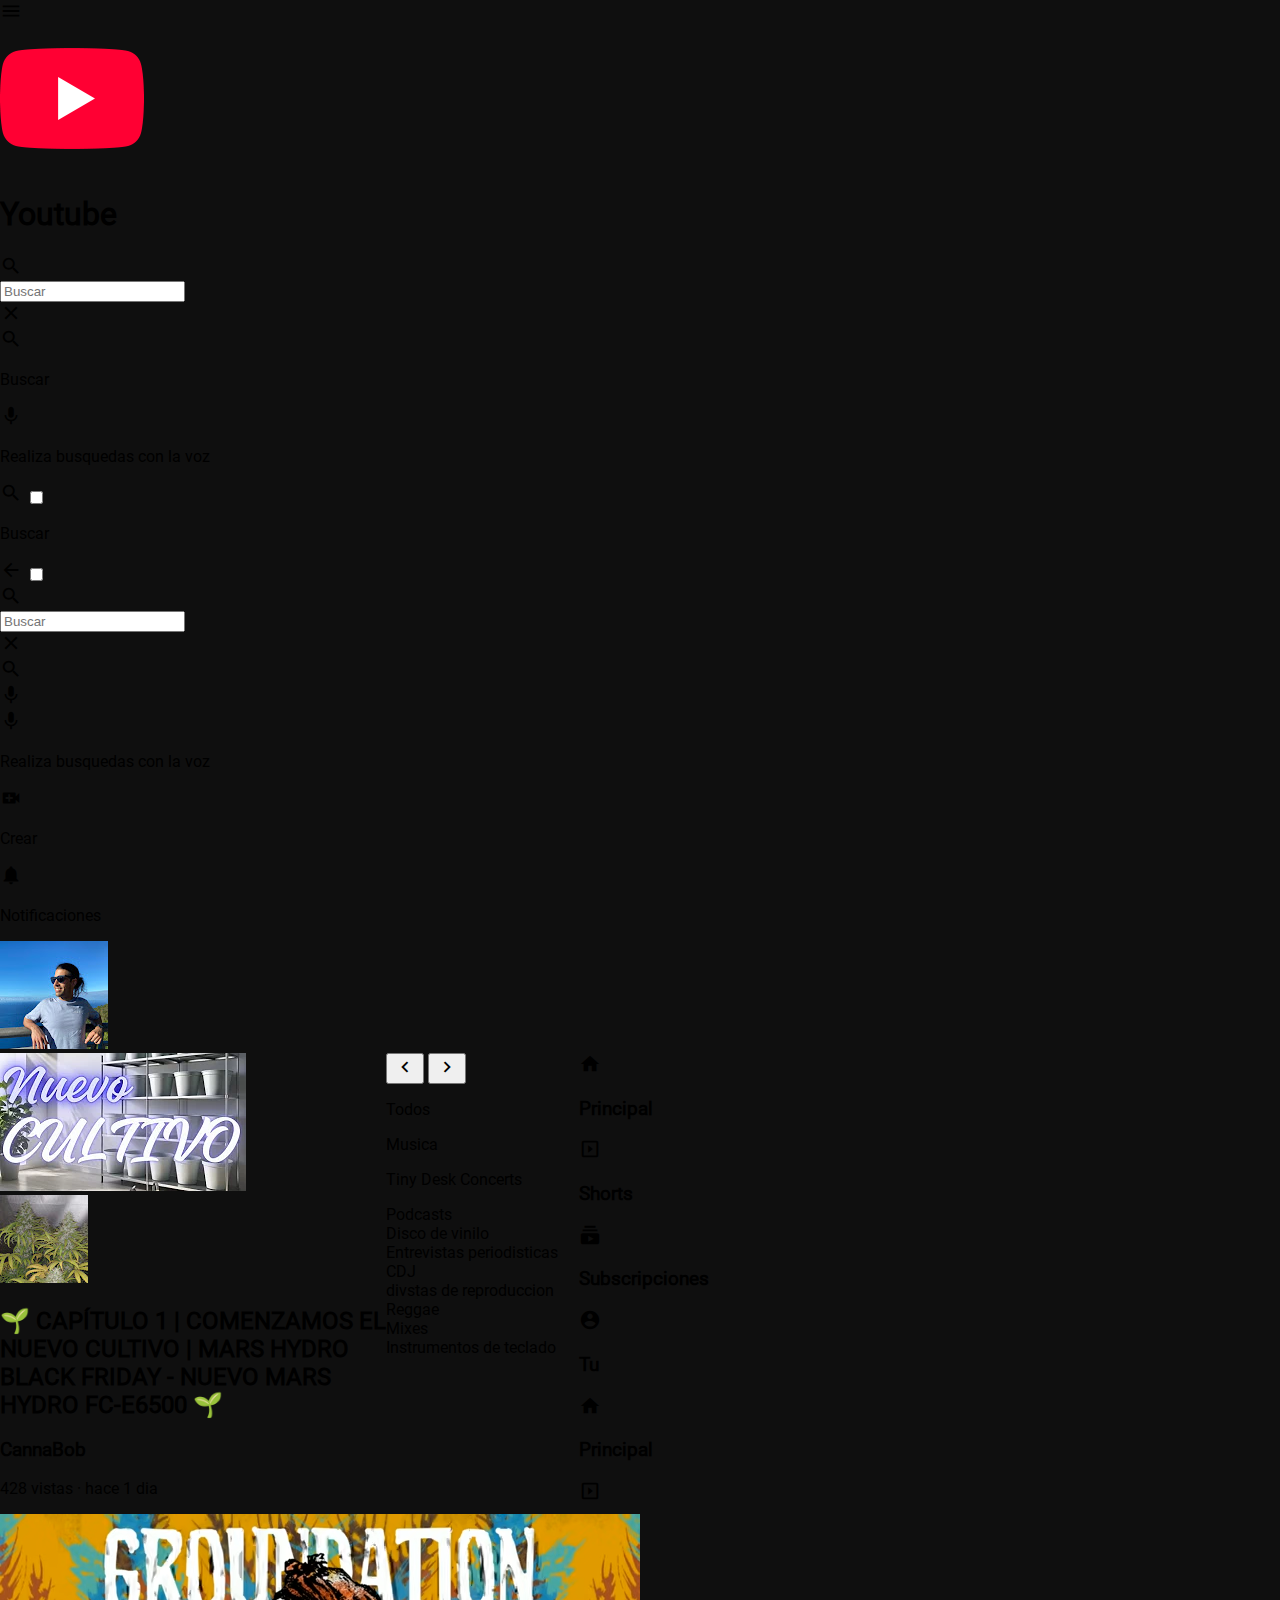
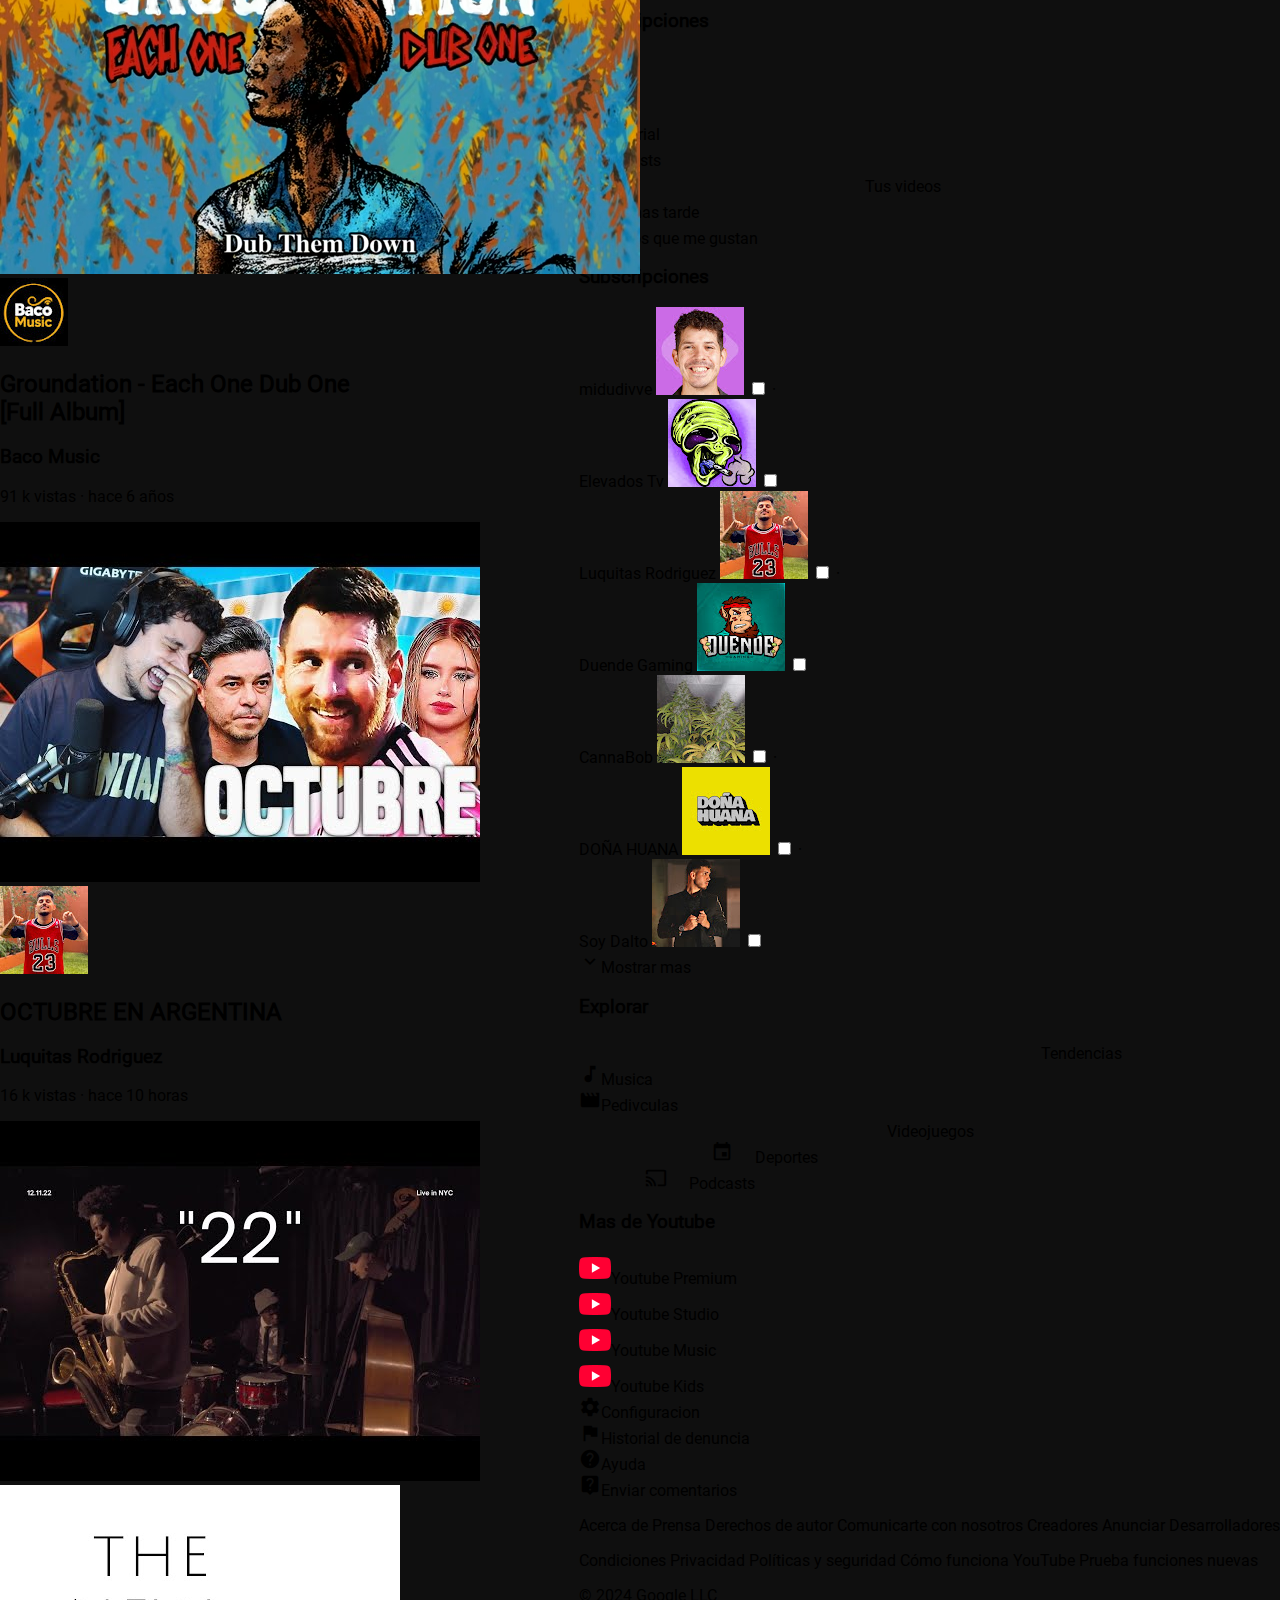
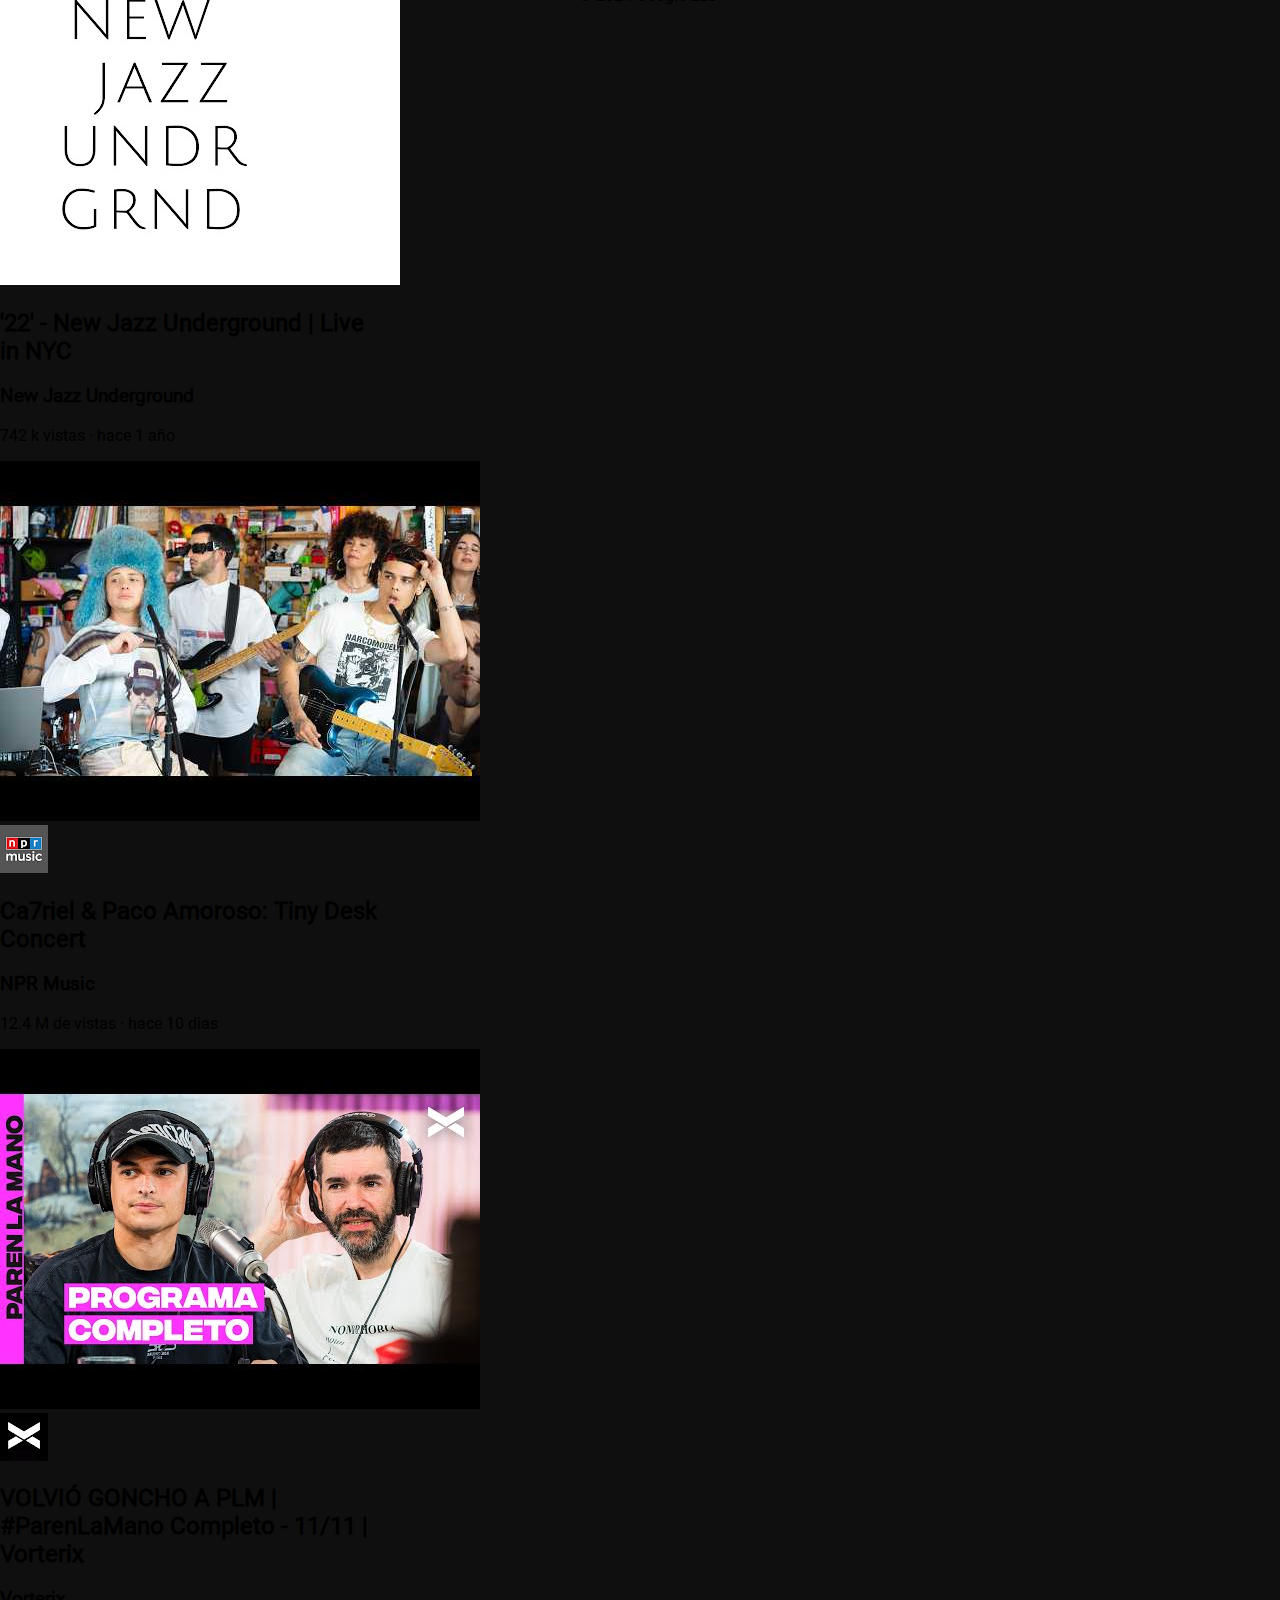
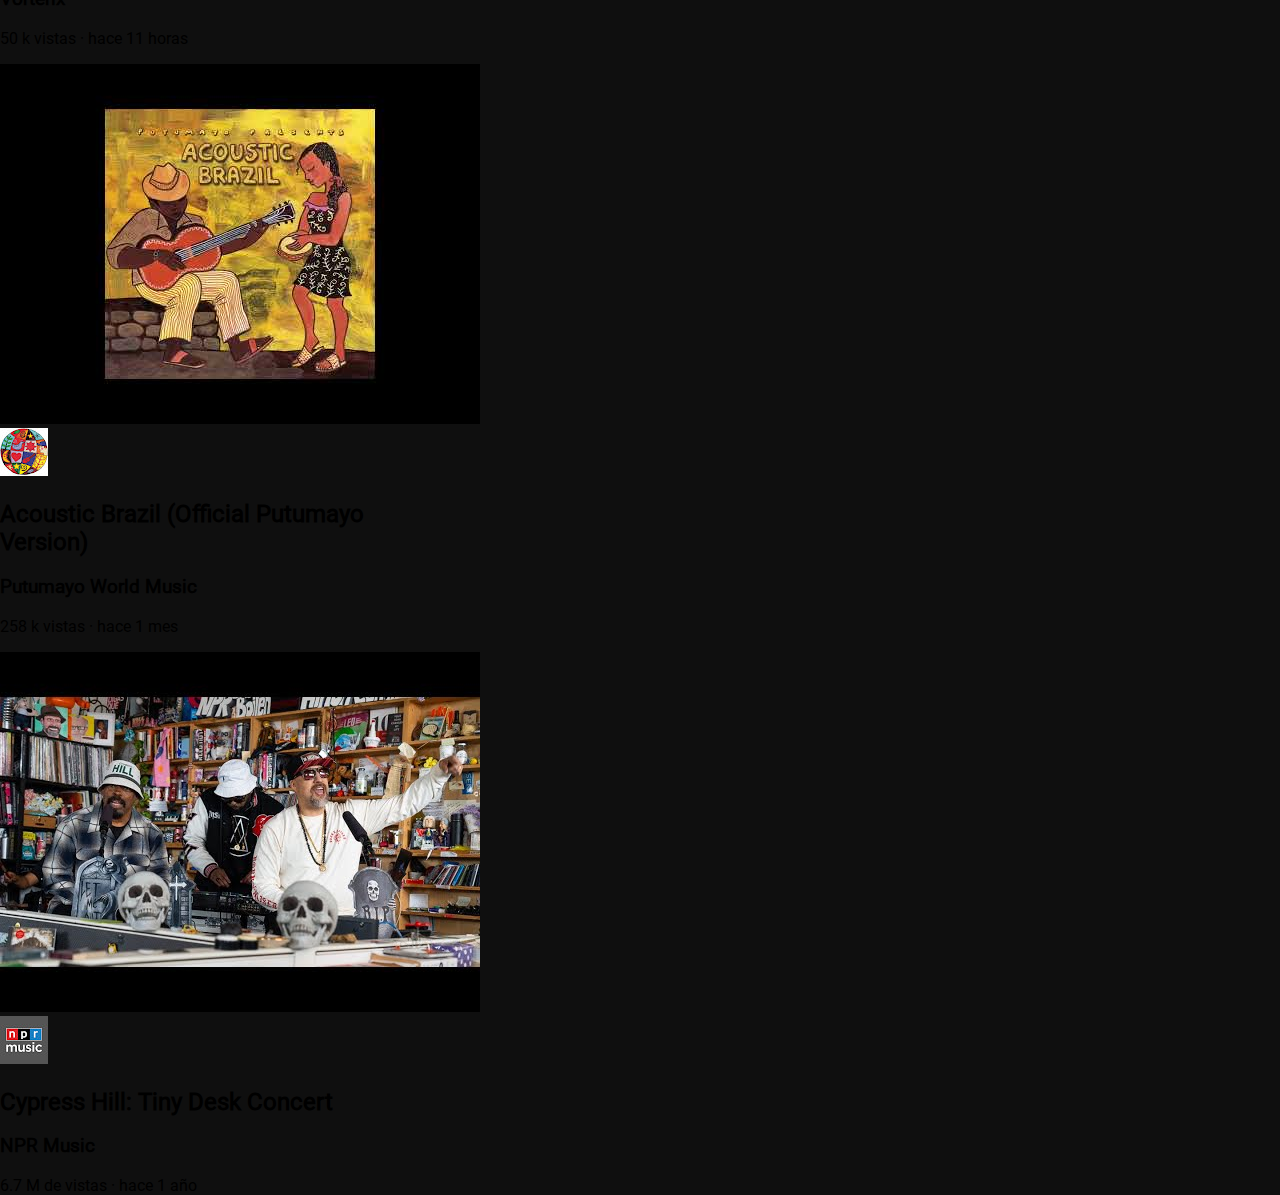
==== index-2.html @ 6cd402db "Inicio de repositorio - Finalizado sin cambios" ====
<!DOCTYPE html>
<html lang="en">
<head>
    <meta charset="UTF-8">
    <meta name="viewport" content="width=device-width, initial-scale=1.0">
    <link rel="stylesheet" href="styles-2.css">
    <link href="https://fonts.googleapis.com/icon?family=Material+Icons" rel="stylesheet">
    <link rel="icon" type="image/png" href="img/10203.png">
    <title>video</title>
</head>
<body>
    <header>
        <div class="header__container">
            <div class="header__youtube-container" >
                <div class="header-menu-div"><label class="material-icons" for="nav-menu">menu</label></div>
                <img class="youtube-logo" src="img/10133.png" alt="Youtube logo" title="Pagina principal de Youtube">
                <h1 title="Pagina principal de Youtube">Youtube</h1>
            </div>
            <div class="header__search-container">
                <div class="header__search-container-two">
                    <div class="header__search-container-first">
                        <span class="material-icons search-hidden">search</span>
                    </div>
                    <input type="text" placeholder="Buscar" class="search-input">
                    <div class="search-x-hidden"><span class="material-icons">close</span></div>
                    <div class="header__search-container-search">                        
                        <span class="material-icons search-two">search</span>
                        <div><p>Buscar</p></div>
                    </div>
                </div>
                <div class="mic-container">
                    <span class="material-icons mic">mic</span>
                    <div><p>Realiza busquedas con la voz</p></div>
                </div>
            </div>
            <div class="header__notifications-container">
                <div class="checkbox-notifications-container search-div-hover">
                    <label class="material-icons search-hidden-two" for="checkbox-notifications">search</label>
                    <input type="checkbox" class="checkbox-notifications" id="checkbox-notifications">
                    <div class="search-div-hover-x"><p>Buscar</p></div>
                    <div class="header__search-container-two">
                        <div>
                            <label class="material-icons" for="arrow_back">arrow_back</label>
                            <input type="checkbox" class="arrow_back" id="arrow_back">
                        </div>
                        <div class="header__search-container-first">
                            <span class="material-icons search-hidden">search</span>
                        </div>
                        <input type="text" placeholder="Buscar" class="search-input">
                        <div class="search-x-hidden"><span class="material-icons">close</span></div>
                        <div class="header__search-container-search">                        
                            <span class="material-icons search-two">search</span>
                        </div>
                        <div><span class="material-icons mic-hidden">mic</span></div>
                    </div>
                </div>
                <div class="header-div-hover">
                    <span class="material-icons mic-hidden">mic</span>
                    <div><p>Realiza busquedas con la voz</p></div>
                </div>
                <div class="video-call-crear">
                    <span class="material-icons">video_call</span>
                    <div><p>Crear</p></div>
                </div>
                <div class="notifications-hover">
                    <span class="material-icons">notifications</span>
                    <div><p>Notificaciones</p></div>
                </div>
                <img src="img/10007.jpeg" alt="Image perfil">
            </div>
        </div>
    </header>
    <sidebar>
        <section class="sidebar">
            <div class="sidebar__container-visible">
                <div title="Principal"><span class="material-icons">home</span><h3>Principal</h3></div>
                <div title="Shorts"><span class="material-icons">slideshow</span><h3>Shorts</label></div>
                <div title="Subscripciones"><span class="material-icons">subscriptions</span><h3>Subscripciones</h3></div>
                <div title="Tu"><span class="material-icons">account_circle</span><h3>Tu</h3></div>
            </div>
            <div class="sidebar__container-hidden">
                <section class="sidebar__container-hidden-principal">
                    <div title="Principal"><span class="material-icons without-color">home</span><h3>Principal</h3></div>
                    <div title="Shorts"><span class="material-icons">slideshow</span><h3>Shorts</label></div>
                    <div title="Subscripciones"><span class="material-icons without-color">subscriptions</span><h3>Subscripciones</h3></div>
                </section>
                <section class="sidebar__container-hidden-you">
                    <div title="Tu"><h3>Tu</h3><span class="material-icons without-padding">chevron_right</span></div>
                    <div title="Historial"><span class="material-icons">history</span><label>Historial</label></div>
                    <div title="Playdivsts"><span class="material-icons">playlist_play</span><label>Playlists</label></div>
                    <div title="Tus videos"><span class="material-icons without-color">smart_display</span><label>Tus videos</label></div>
                    <div title="Ver mas tarde"><span class="material-icons">schedule</span><label>Ver mas tarde</label></div>
                    <div title="Videos que me gustan"><span class="material-icons without-color">thumb_up</span><label>Videos que me gustan</label></div>
                </section>
                <section class="sidebar__container-hidden-subscriptions">
                    <div class="without-hover"><h3>Subscripciones</h3></div>
                    <div title="midudivve">
                        <label for="midudivve">midudivve </label>
                        <img src="img/10008.jpeg" alt="midudivve" title="midudivve">
                        <input type="checkbox" id="midudivve">
                        <span class="new-video">·</span>
                    </div>
                    <div title="Elevados Tv">
                        <label for="elevados">Elevados Tv</label>
                        <img src="img/10009.jpeg" alt="elevados" title="Elevados Tv">
                        <input type="checkbox" id="elevados">
                    </div>
                    <div title="Luquitas Rodriquez">
                        <label for="luquitasrodriquez">Luquitas Rodriguez</label>
                        <img src="img/10010.jpeg" alt="luquitasrodriquez" title="Luquitas Rodriquez">
                        <input type="checkbox" id="luquitasrodriquez">
                        <span class="new-video">·</span>
                    </div>
                    <div title="Duende Gaming">
                        <label for="duende">Duende Gaming</label>
                        <img src="img/10013.jpeg" alt="Duende Gaming" title="Duende Gaming">
                        <input type="checkbox" id="duende">
                    </div>
                    <div title="CannaBob">
                        <label for="cannabob">CannaBob</label>
                        <img src="img/10012.jpeg" alt="cannabob" title="CannaBob">
                        <input type="checkbox" id="cannabob">
                        <span class="new-video">·</span>
                    </div>
                    <div title="DOÑA HUANA">
                            <label for="donahuana">DOÑA HUANA</label>
                            <img src="img/10011.jpeg" alt="DOÑA HUANA" title="DOÑA HUANA">
                            <input type="checkbox" id="donahuana">
                            <span class="new-video">·</span>
                    </div>
                    <div title="Soy Dalto">
                        <label for="soydalto">Soy Dalto</label>
                        <img src="img/10014.jpeg" alt="Soy Dalto" title="Soy Dalto">
                        <input type="checkbox" id="soydalto">
                    </div>
                    <div class="see-more-sidebar-hidden" title="Mostrar mas"><span class="material-icons">keyboard_arrow_down
                    </span><label>Mostrar mas</label></div>
                </section>
                <section class="sidebar__container-hidden-explore">
                    <div class="without-hover"><h3>Explorar</h3></div>
                    <div title="Tendencias"><span class="material-icons without-color">local_fire_department</span><label>Tendencias</label></div>
                    <div title="Musica"><span class="material-icons without-color">music_note</span><label>Musica</label></div>
                    <div title="Pedivculas"><span class="material-icons without-color">movie</span><label>Pedivculas</label></div>
                    <div title="Videojuegos"><span class="material-icons without-color">sports_esports</span><label>Videojuegos</label></div>
                    <div title="Deportes"><span class="material-icons without-color">emoji_events</span><label>Deportes</label></div>
                    <div title="Podcasts"><span class="material-icons">podcasts</span><label>Podcasts</label></div>
                </section>
                <section class="sidebar__container-hidden-youtube-more">
                    <div class="without-hover"><h3>Mas de Youtube</h3></div>
                    <div title="Youtube Premium"><img src="/img/10203.png" alt="Youtube Premium"><label>Youtube Premium</label></div>
                    <div title="Youtube Studio"><img src="/img/10203.png" alt="Youtube Studio"><label>Youtube Studio</label></div>
                    <div title="Youtube Music"><img src="/img/10203.png" alt="Youtube Music"><label>Youtube Music</label></div>
                    <div title="Youtube Kids"><img src="/img/10203.png" alt="Youtube Kids"><label>Youtube Kids</label></div>
                </section>
                <section class="sidebar__container-hidden-settings">
                    <div title="Configuracion"><span class="material-icons without-color">settings</span><label>Configuracion</label></div>
                    <div title="Historial de denuncia"><span class="material-icons without-color">flag</span><label>Historial de denuncia</label></div>
                    <div title="Ayuda"><span class="material-icons without-color">help</span><label>Ayuda</label></div>
                    <div title="Enviar comentarios"><span class="material-icons without-color">live_help</span><label>Enviar comentarios</label></div>
                </section>
                <section class="info-sidebar-hidden">
                    <p>Acerca de Prensa Derechos de autor Comunicarte con nosotros Creadores Anunciar Desarrolladores</p>
                    <p>Condiciones Privacidad Políticas y seguridad
                    Cómo funciona YouTube Prueba funciones nuevas</p>
                    <p class="copyright">© 2024 Google LLC</p>
                </section>
            </div>
        </section>
    </sidebar>
    <section>
        <nav>
            <div class="nav__container">
                <button class="prev-btn"><span class="material-icons">chevron_left</span></button>
                <button class="next-btn"><span class="material-icons">chevron_right</span></button>
                <div class="nav__container-s">            
                    <div class="nav__container-cont"><p>Todos</p></div>
                    <div class="nav__container-cont"><p>Musica</p></div>
                    <div class="nav__container-cont"><p>Tiny Desk Concerts</p></div>
                    <div class="nav__container-cont">Podcasts</div>
                    <div class="nav__container-cont">Disco de vinilo</div>
                    <div class="nav__container-cont">Entrevistas periodisticas</div>
                    <div class="nav__container-cont">CDJ</div>
                    <div class="nav__container-cont">divstas de reproduccion</div>
                    <div class="nav__container-cont">Reggae</div>
                    <div class="nav__container-cont">Mixes</div>
                    <div class="nav__container-cont">Instrumentos de teclado</div>
                    
                </div>
            </div>
        </nav>
    </section>
    <main>
        <section class="principal">
            <div class="principal__container-video">
                <img class="video" src="img/hqdefault.webp">
                <div class="principal__container-video__info">
                    <img class="logo" src="img/10012.jpeg" alt="Logo">
                    <h2 title="🌱 CAPÍTULO 1 | COMENZAMOS EL NUEVO CULTIVO | MARS HYDRO BLACK FRIDAY - NUEVO MARS HYDRO FC-E6500 🌱">🌱 CAPÍTULO 1 | COMENZAMOS EL NUEVO CULTIVO | MARS HYDRO BLACK FRIDAY - NUEVO MARS HYDRO FC-E6500 🌱</h2>
                    <a><h3>CannaBob</h3></a>
                    <p>428 vistas · hace 1 dia</p>
                </div>
            </div>
            <div class="principal__container-video">
                <img class="video" src="img/videoframe_1570.png">
                <div class="principal__container-video__info">
                    <img class="logo" src="img/channels4_profile.jpg" alt="Logo">
                    <h2 title="Groundation - Each One Dub One [Full Album]">Groundation - Each One Dub One [Full Album]</h2>
                    <a><h3>Baco Music</h3></a>
                    <p>91 k vistas · hace 6 años</p>
                </div>
            </div>
            <div class="principal__container-video">
                <img class="video" src="img/10002.jpg">
                <div class="principal__container-video__info">
                    <img class="logo" src="img/10010.jpeg" alt="Logo">
                    <h2 title="OCTUBRE EN ARGENTINA">OCTUBRE EN ARGENTINA</h2>
                    <a><h3>Luquitas Rodriguez</h3></a>
                    <p>16 k vistas · hace 10 horas</p>
                </div>
            </div>
            <div class="principal__container-video">
                <img class="video" src="img/26d2663b-4fe5-4b3f-8d0f-41159c8cac72.jfif">
                <div class="principal__container-video__info">
                    <img class="logo" src="img/the new jazz.jfif" alt="Logo">
                    <h2 title="'22' - New Jazz Underground | Live in NYC">'22' - New Jazz Underground | Live in NYC</h2>
                    <a><h3>New Jazz Underground</h3></a>
                    <p>742 k vistas · hace 1 año</p>
                </div>
            </div>
            <div class="principal__container-video">
                <img class="video" src="img/paco y cato.jfif">
                <div class="principal__container-video__info">
                    <img class="logo" src="img/NPR music.jpg" alt="Logo">
                    <h2 title="Ca7riel & Paco Amoroso: Tiny Desk Concert">Ca7riel & Paco Amoroso: Tiny Desk Concert</h2>
                    <a><h3>NPR Music</h3></a>
                    <p>12.4 M de vistas · hace 10 dias</p>
                </div>
            </div>
            <div class="principal__container-video">
                <img class="video" src="img/plm.jfif">
                <div class="principal__container-video__info">
                    <img class="logo" src="img/vorteri.jpg" alt="Logo">
                    <h2 title="VOLVIÓ GONCHO A PLM | #ParenLaMano Completo - 11/11 | Vorterix">VOLVIÓ GONCHO A PLM | <span class="hashtag">#ParenLaMano</span> Completo - 11/11 | Vorterix</h2>
                    <a><h3>Vorterix</h3></a>
                    <p>50 k vistas · hace 11 horas</p>
                </div>
            </div>
            <div class="principal__container-video">
                <img class="video" src="img/acoustic.jfif">
                <div class="principal__container-video__info">
                    <img class="logo" src="img/putumuyao.jpg" alt="Logo">
                    <h2 title="Acoustic Brazil (Official Putumayo Version)">Acoustic Brazil (Official Putumayo Version)</h2>
                    <a><h3>Putumayo World Music</h3></a>
                    <p>258 k vistas · hace 1 mes</p>
                </div>
            </div>
            <div class="principal__container-video">
                <img class="video" src="img/cypres.jfif">
                <div class="principal__container-video__info">
                    <img class="logo" src="img/NPR music.jpg" alt="Logo">
                    <h2 title="Cypress Hill: Tiny Desk Concert">Cypress Hill: Tiny Desk Concert</h2>
                    <a><h3>NPR Music</h3></a>
                    <p>6.7 M de vistas · hace 1 año</p>
                </div>
            </div>
        </section>
    </main>
</body>
---- styles-2.css ----
@font-face {
    font-family: 'Montserrat';
    src: url(Montserrat/Montserrat-VariableFont_wght.ttf);
}
@font-face {
    font-family: 'Roboto';
    src: url(Roboto/Roboto-Regular.ttf);
}
*{
    box-sizing: border-box;
}
body {
    font-family: Roboto, 'Montserrat';
    margin: 0;
    padding: 0;
    --bg-color: #0F0F0F;
    --header-font-gray: #272727;
    --header-font-white: #fffefe;
    --header-font-white-opacity: #272727;
    --header-font-white-opacity-2: #86868666;
    --header-font-white-opacity-3: #868686ee;
    --header-select-search: #2af;
    --sidebar-lineas-hidden: #3f3f3f;
    --sidebar-scroll-hidden: #8d7878;
    height: 110dvh;
    position: relative;
    background-color: var(--bg-color);
    display: grid;
    grid-template-columns: repeat(3, 1fr);
    grid-template-rows: repeat(4, 1fr);
}
.material-icons {
    font-size: 1.4rem !important;
}
.nav__menu {
    height: 2rem;
    width: 2rem;
    background-color: white;
    position: absolute;
    top: 2rem;
    left: 2rem;
    visibility: hidden;
}
header {
    grid-area: 1 / 1 / 2 / 6;
    width: 100%;
}
section {
    grid-area: 2 / 3 / 5 / 4;
}
main {
    grid-area: 2 / 1 / 5 / 3;
}
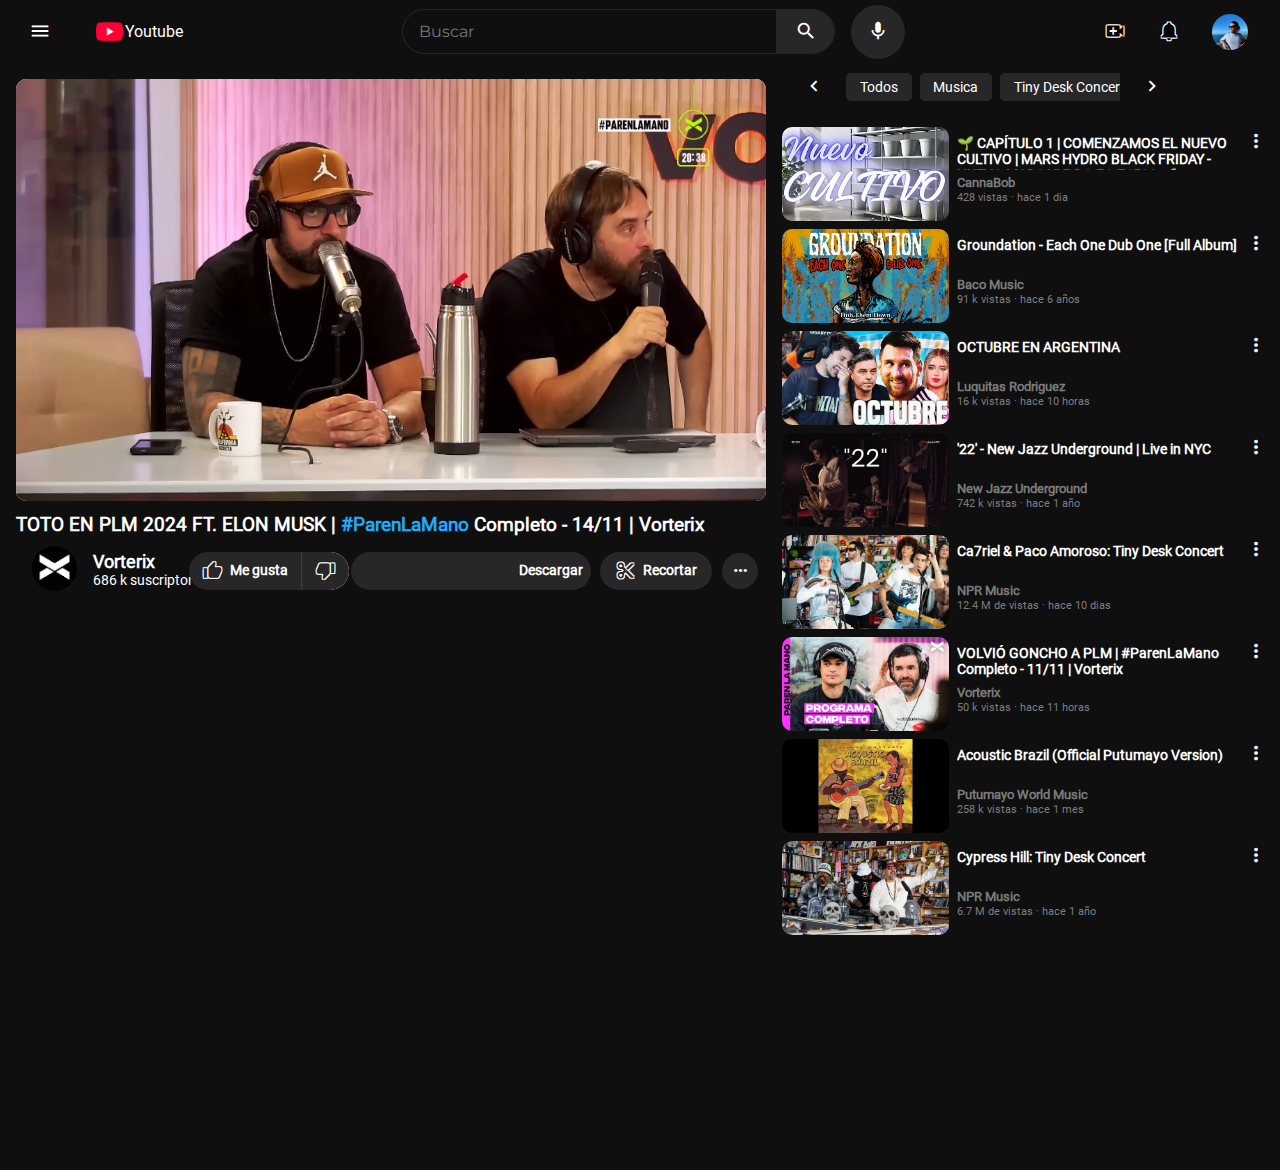
==== commit 8aa9192d: "Cambios de pequenas cosas en index.html y hacer index-2.html con su respectivo style" ====
--- a/index-2.html
+++ b/index-2.html
@@ -6,9 +6,10 @@
     <link rel="stylesheet" href="styles-2.css">
     <link href="https://fonts.googleapis.com/icon?family=Material+Icons" rel="stylesheet">
     <link rel="icon" type="image/png" href="img/10203.png">
-    <title>video</title>
+    <title>TOTO EN PLM 2024 FT. ELON MUSK | #ParenLaMano Completo - 14/11 | Vorterix</title>
 </head>
 <body>
+    <div class="nav__menu"><input class="nav-menu" id="nav-menu" type="checkbox"></div>
     <header>
         <div class="header__container">
             <div class="header__youtube-container" >
@@ -167,7 +168,7 @@
             </div>
         </section>
     </sidebar>
-    <section>
+    <aside>
         <nav>
             <div class="nav__container">
                 <button class="prev-btn"><span class="material-icons">chevron_left</span></button>
@@ -188,81 +189,169 @@
                 </div>
             </div>
         </nav>
-    </section>
+        <section>
+            <section class="principal">
+                <div class="principal__container-video">
+                    <img class="video" src="img/hqdefault.webp">
+                    <div class="principal__container-video__info">
+                        <img class="logo" src="img/10012.jpeg" alt="Logo">
+                        <h2 title="🌱 CAPÍTULO 1 | COMENZAMOS EL NUEVO CULTIVO | MARS HYDRO BLACK FRIDAY - NUEVO MARS HYDRO FC-E6500 🌱">🌱 CAPÍTULO 1 | COMENZAMOS EL NUEVO CULTIVO | MARS HYDRO BLACK FRIDAY - NUEVO MARS HYDRO FC-E6500 🌱</h2>
+                        <a><h3>CannaBob</h3></a>
+                        <p>428 vistas · hace 1 dia</p>
+                    </div>
+                    <div class="principal__container-video__more-info">
+                        <input class="checkbox-more-info" id="checkbox-more-info" type="checkbox"></input>
+                        <label for="checkbox-more-info"><span class="material-icons">more_vert</span></label>
+                    </div>
+                </div>                
+                <div class="more-info-hidden__container">
+                    <div class="more-info-hidden__element"><span class="material-icons">playlist_play</span><label>Agregar a la fila</label></div>
+                    <div class="more-info-hidden__element"><span class="material-icons">schedule</span><label>Guardar en Ver mas Tarde</label></div>
+                    <div class="more-info-hidden__element"><span class="material-icons">bookmark</span><label>Guardar en una playlist</label></div>
+                    <div class="more-info-hidden__element"><span class="material-icons">download</span><label>Descargar</label></div>
+                    <div class="more-info-hidden__element"><span class="material-icons">share</span><label>Compartir</label></div>
+                    <div class="more-info-hidden__linea"></div>
+                    <div class="more-info-hidden__element"><span class="material-icons">block</span><label>No me interesa</label></div>
+                    <div class="more-info-hidden__element"><span class="material-icons">do_not_disturb_on</span><label>No recomendar el canal</label></div>
+                    <div class="more-info-hidden__element"><span class="material-icons">flag</span><label>Denunciar</label></div>
+                </div>
+                <div class="principal__container-video">
+                    <img class="video" src="img/videoframe_1570.png">
+                    <div class="principal__container-video__info">
+                        <img class="logo" src="img/channels4_profile.jpg" alt="Logo">
+                        <h2 title="Groundation - Each One Dub One [Full Album]">Groundation - Each One Dub One [Full Album]</h2>
+                        <a><h3>Baco Music</h3></a>
+                        <p>91 k vistas · hace 6 años</p>
+                    </div>
+                    <div class="principal__container-video__more-info">
+                        <label for="checkbox-more-info"><span class="material-icons">more_vert</span></label>
+                    </div>
+                </div>
+                <div class="principal__container-video">
+                    <img class="video" src="img/10002.jpg">
+                    <div class="principal__container-video__info">
+                        <img class="logo" src="img/10010.jpeg" alt="Logo">
+                        <h2 title="OCTUBRE EN ARGENTINA">OCTUBRE EN ARGENTINA</h2>
+                        <a><h3>Luquitas Rodriguez</h3></a>
+                        <p>16 k vistas · hace 10 horas</p>
+                    </div>
+                    <div class="principal__container-video__more-info">
+                        <input class="checkbox-more-info" id="checkbox-more-info" type="checkbox"></input>
+                        <label for="checkbox-more-info"><span class="material-icons">more_vert</span></label>
+                    </div>
+                </div>
+                <div class="principal__container-video">
+                    <img class="video" src="img/26d2663b-4fe5-4b3f-8d0f-41159c8cac72.jfif">
+                    <div class="principal__container-video__info">
+                        <img class="logo" src="img/the new jazz.jfif" alt="Logo">
+                        <h2 title="'22' - New Jazz Underground | Live in NYC">'22' - New Jazz Underground | Live in NYC</h2>
+                        <a><h3>New Jazz Underground</h3></a>
+                        <p>742 k vistas · hace 1 año</p>
+                    </div>
+                    <div class="principal__container-video__more-info">
+                        <input class="checkbox-more-info" id="checkbox-more-info" type="checkbox"></input>
+                        <label for="checkbox-more-info"><span class="material-icons">more_vert</span></label>
+                    </div>
+                </div>
+                <div class="principal__container-video">
+                    <img class="video" src="img/paco y cato.jfif">
+                    <div class="principal__container-video__info">
+                        <img class="logo" src="img/NPR music.jpg" alt="Logo">
+                        <h2 title="Ca7riel & Paco Amoroso: Tiny Desk Concert">Ca7riel & Paco Amoroso: Tiny Desk Concert</h2>
+                        <a><h3>NPR Music</h3></a>
+                        <p>12.4 M de vistas · hace 10 dias</p>
+                    </div>
+                    <div class="principal__container-video__more-info">
+                        <input class="checkbox-more-info" id="checkbox-more-info" type="checkbox"></input>
+                        <label for="checkbox-more-info"><span class="material-icons">more_vert</span></label>
+                    </div>
+                </div>
+                <div class="principal__container-video">
+                    <img class="video" src="img/plm.jfif">
+                    <div class="principal__container-video__info">
+                        <img class="logo" src="img/vorteri.jpg" alt="Logo">
+                        <h2 title="VOLVIÓ GONCHO A PLM | #ParenLaMano Completo - 11/11 | Vorterix">VOLVIÓ GONCHO A PLM | <span class="hashtag">#ParenLaMano</span> Completo - 11/11 | Vorterix</h2>
+                        <a><h3>Vorterix</h3></a>
+                        <p>50 k vistas · hace 11 horas</p>
+                    </div>
+                    <div class="principal__container-video__more-info">
+                        <input class="checkbox-more-info" id="checkbox-more-info" type="checkbox"></input>
+                        <label for="checkbox-more-info"><span class="material-icons">more_vert</span></label>
+                    </div>
+                </div>
+                <div class="principal__container-video">
+                    <img class="video" src="img/acoustic.jfif">
+                    <div class="principal__container-video__info">
+                        <img class="logo" src="img/putumuyao.jpg" alt="Logo">
+                        <h2 title="Acoustic Brazil (Official Putumayo Version)">Acoustic Brazil (Official Putumayo Version)</h2>
+                        <a><h3>Putumayo World Music</h3></a>
+                        <p>258 k vistas · hace 1 mes</p>
+                    </div>
+                    <div class="principal__container-video__more-info">
+                        <input class="checkbox-more-info" id="checkbox-more-info" type="checkbox"></input>
+                        <label for="checkbox-more-info"><span class="material-icons">more_vert</span></label>
+                    </div>
+                </div>
+                <div class="principal__container-video">
+                    <img class="video" src="img/cypres.jfif">
+                    <div class="principal__container-video__info">
+                        <img class="logo" src="img/NPR music.jpg" alt="Logo">
+                        <h2 title="Cypress Hill: Tiny Desk Concert">Cypress Hill: Tiny Desk Concert</h2>
+                        <a><h3>NPR Music</h3></a>
+                        <p>6.7 M de vistas · hace 1 año</p>
+                    </div>
+                    <div class="principal__container-video__more-info">
+                        <input class="checkbox-more-info" id="checkbox-more-info" type="checkbox"></input>
+                        <label for="checkbox-more-info"><span class="material-icons">more_vert</span></label>
+                    </div>
+                </div>
+            </section>
+        </section>
+    </aside>
     <main>
-        <section class="principal">
-            <div class="principal__container-video">
-                <img class="video" src="img/hqdefault.webp">
-                <div class="principal__container-video__info">
-                    <img class="logo" src="img/10012.jpeg" alt="Logo">
-                    <h2 title="🌱 CAPÍTULO 1 | COMENZAMOS EL NUEVO CULTIVO | MARS HYDRO BLACK FRIDAY - NUEVO MARS HYDRO FC-E6500 🌱">🌱 CAPÍTULO 1 | COMENZAMOS EL NUEVO CULTIVO | MARS HYDRO BLACK FRIDAY - NUEVO MARS HYDRO FC-E6500 🌱</h2>
-                    <a><h3>CannaBob</h3></a>
-                    <p>428 vistas · hace 1 dia</p>
-                </div>
-            </div>
-            <div class="principal__container-video">
-                <img class="video" src="img/videoframe_1570.png">
-                <div class="principal__container-video__info">
-                    <img class="logo" src="img/channels4_profile.jpg" alt="Logo">
-                    <h2 title="Groundation - Each One Dub One [Full Album]">Groundation - Each One Dub One [Full Album]</h2>
-                    <a><h3>Baco Music</h3></a>
-                    <p>91 k vistas · hace 6 años</p>
-                </div>
-            </div>
-            <div class="principal__container-video">
-                <img class="video" src="img/10002.jpg">
-                <div class="principal__container-video__info">
-                    <img class="logo" src="img/10010.jpeg" alt="Logo">
-                    <h2 title="OCTUBRE EN ARGENTINA">OCTUBRE EN ARGENTINA</h2>
-                    <a><h3>Luquitas Rodriguez</h3></a>
-                    <p>16 k vistas · hace 10 horas</p>
-                </div>
-            </div>
-            <div class="principal__container-video">
-                <img class="video" src="img/26d2663b-4fe5-4b3f-8d0f-41159c8cac72.jfif">
-                <div class="principal__container-video__info">
-                    <img class="logo" src="img/the new jazz.jfif" alt="Logo">
-                    <h2 title="'22' - New Jazz Underground | Live in NYC">'22' - New Jazz Underground | Live in NYC</h2>
-                    <a><h3>New Jazz Underground</h3></a>
-                    <p>742 k vistas · hace 1 año</p>
-                </div>
-            </div>
-            <div class="principal__container-video">
-                <img class="video" src="img/paco y cato.jfif">
-                <div class="principal__container-video__info">
-                    <img class="logo" src="img/NPR music.jpg" alt="Logo">
-                    <h2 title="Ca7riel & Paco Amoroso: Tiny Desk Concert">Ca7riel & Paco Amoroso: Tiny Desk Concert</h2>
-                    <a><h3>NPR Music</h3></a>
-                    <p>12.4 M de vistas · hace 10 dias</p>
-                </div>
-            </div>
-            <div class="principal__container-video">
-                <img class="video" src="img/plm.jfif">
-                <div class="principal__container-video__info">
-                    <img class="logo" src="img/vorteri.jpg" alt="Logo">
-                    <h2 title="VOLVIÓ GONCHO A PLM | #ParenLaMano Completo - 11/11 | Vorterix">VOLVIÓ GONCHO A PLM | <span class="hashtag">#ParenLaMano</span> Completo - 11/11 | Vorterix</h2>
-                    <a><h3>Vorterix</h3></a>
-                    <p>50 k vistas · hace 11 horas</p>
-                </div>
-            </div>
-            <div class="principal__container-video">
-                <img class="video" src="img/acoustic.jfif">
-                <div class="principal__container-video__info">
-                    <img class="logo" src="img/putumuyao.jpg" alt="Logo">
-                    <h2 title="Acoustic Brazil (Official Putumayo Version)">Acoustic Brazil (Official Putumayo Version)</h2>
-                    <a><h3>Putumayo World Music</h3></a>
-                    <p>258 k vistas · hace 1 mes</p>
-                </div>
-            </div>
-            <div class="principal__container-video">
-                <img class="video" src="img/cypres.jfif">
-                <div class="principal__container-video__info">
-                    <img class="logo" src="img/NPR music.jpg" alt="Logo">
-                    <h2 title="Cypress Hill: Tiny Desk Concert">Cypress Hill: Tiny Desk Concert</h2>
-                    <a><h3>NPR Music</h3></a>
-                    <p>6.7 M de vistas · hace 1 año</p>
-                </div>
-            </div>
-        </section>
+        <div>
+            <img class="main__video" src="img/videoframe_5001206.png">
+            <h1>TOTO EN PLM 2024 FT. ELON MUSK | <a href="#">#ParenLaMano</a> Completo - 14/11 | Vorterix</h1>
+            <section class="main__divs-container">
+                <div class="main__container-logo">
+                    <img class="main_logo" src="img/vorteri.jpg">
+                </div>
+                <div class="main__channel-container">
+                    <h2>Vorterix</h2>
+                    <p>686 k suscriptores</p>
+                </div>
+                <div class="main__suscribirse">
+                    <h3>Suscribirse</h3>
+                </div>
+                <div class="main__me-gusta">
+                    <span class="material-icons">thumb_up</span>
+                    <h3>Me gusta</h3>
+                </div>
+                <div class="main__dislike">
+                    <span class="material-icons">thumb_down</span>
+                </div>
+                <div class="main__share">
+                    <span class="material-icons">share</span>
+                    <h3>Compartir</h3>
+                </div>
+                <div class="main__descargar">
+                    <span class="material-icons">download</span>
+                    <h3>Descargar</h3>
+                </div>
+                <div class="main__recortar">
+                    <span class="material-icons">content_cut</span>
+                    <h3>Recortar</h3>
+                </div>
+                <div class="main__checkbox">
+                    <input class="checkbox-main" id="checkbox-main" type="checkbox"></input>
+                    <label class="main__checkbox-label" for="checkbox-main"><span class="material-icons more_horiz">more_horiz</span></label>
+                    <div class="more-info-hidden__container-2">
+                        <div class="more-info-hidden__element"><span class="material-icons">bookmark</span><label>Guardar</label></div>
+                        <div class="more-info-hidden__element"><span class="material-icons">flag</span><label>Denunciar</label></div>
+                    </div>
+                </div>
+            </section>
+        </div>
     </main>
-</body>+</body>
+</html>--- a/styles-2.css
+++ b/styles-2.css
@@ -19,15 +19,17 @@
     --header-font-white-opacity: #272727;
     --header-font-white-opacity-2: #86868666;
     --header-font-white-opacity-3: #868686ee;
+    --header-bg-hidden-hover: rgb(255 255 255 / 20%);
     --header-select-search: #2af;
     --sidebar-lineas-hidden: #3f3f3f;
     --sidebar-scroll-hidden: #8d7878;
-    height: 110dvh;
+    height: 130dvh;
     position: relative;
     background-color: var(--bg-color);
     display: grid;
-    grid-template-columns: repeat(3, 1fr);
-    grid-template-rows: repeat(4, 1fr);
+    grid-template-columns: repeat(2, 1fr) calc(402px + 6rem);
+    grid-template-rows: 7dvh repeat(3, 1fr);
+    
 }
 .material-icons {
     font-size: 1.4rem !important;
@@ -41,13 +43,936 @@
     left: 2rem;
     visibility: hidden;
 }
+
+/* ----- HEADER STARTS -----  */ 
+
 header {
-    grid-area: 1 / 1 / 2 / 6;
-    width: 100%;
-}
-section {
+    position: fixed;
+    width: 100%;
+    grid-area: 1 / 1 / 2 / 4;
+    z-index: 11;
+}
+.header__container {
+    width: 100%;
+    height: 7dvh;
+    background-color: var(--bg-color);
+    display: flex;
+    align-items: center;
+    color: var(--header-font-white);
+}
+.header__container span, h1 {
+    color: var(--header-font-white);
+    font-weight: 100;
+    font-size: 1rem;
+}
+.header__youtube-container {
+    height: 100%;
+    width: 20dvw;
+    display: flex;
+    flex-direction: row;
+    align-items: center;
+    justify-content: flex-start;
+    
+}
+.header-menu-div {
+    width: 5rem;
+    display: flex;
+    justify-content: center;
+    
+}
+.header-menu {
+    margin: 0 1rem;
+    
+}
+
+.header__youtube-container label{
+    display: flex;
+    align-items: center;
+    justify-content: center;
+    width: 6dvh;
+    height: 6dvh;
+    border-radius: 50%;
+}
+
+.header__youtube-container label:hover, .header__notifications-container span:hover, .header__notifications-container label:hover {
+    background-color: var(--header-font-white-opacity);
+}
+.header__youtube-container img {
+    height: 1.7rem;
+    object-fit: contain;
+    margin-left: 1rem;
+    padding-right: 0.1rem;
+}
+.header__search-container {
+    height: 100%;
+    width: 60dvw; 
+    display: flex;
+    flex-direction: row;
+    align-items: center;
+    justify-content: center;
+    
+}
+.header__search-container-first {
+    display: flex;
+    flex-direction: row;
+    align-items: center;
+    justify-content: center;
+    height: 5dvh;
+    width: 1.7rem;
+    padding-left: 1rem;
+    border-radius: 30px 0 0 30px;
+    background-color: transparent;
+    border-bottom: 1px solid var(--header-select-search);
+    border-left: 1px solid var(--header-select-search);
+    border-top: 1px solid var(--header-select-search);
+    visibility: hidden;
+}
+.header__search-container-two {
+    display: flex;
+    flex-direction: row;
+    align-items: center;
+    width: 60%;
+    height: 5dvh;
+    position: relative;
+    
+}
+
+.search-x-hidden {
+    display: none;
+    position: absolute;
+    right: 7dvh;
+    height: 5dvh;
+    width: 5dvh;
+    border-radius: 50%;
+}
+.search-x-hidden:hover {
+    background-color: var(--header-font-white-opacity-2);
+}
+.header__search-container-search {
+    height: 100%;
+    width: 8dvh;    
+    border: 1px solid var(--header-font-gray);
+    border-radius: 0 30px 30px 0;
+    
+}
+.header__search-container-two input {
+    height: 100%;
+    width: 100%;
+    border: none;
+    outline: none;
+    background-color: transparent;
+    padding: 0;
+    padding-left: 1rem;
+    color: var(--header-font-white);
+    border: 1px solid var(--header-font-gray);
+    border-radius: 30px 0 0 30px;
+    font-size: 1rem;
+}
+.header__search-container-two input::placeholder {
+    font-family: 'Montserrat';
+}
+.search-input:active, .search-input:focus {
+    border-top: 1px solid var(--header-select-search);
+    border-bottom: 1px solid var(--header-select-search);
+    border-right: 1px solid var(--header-select-search);
+    border-radius: 0;
+}
+
+.header__search-container-two:has(input[type="text"]:focus) .header__search-container-first {
+    visibility: visible;
+}
+.header__search-container-two:has(input[type="text"]:focus) .search-input {
+    border-left: none;    
+}
+.header__search-container-two:has(input[type="text"]:focus) .search-x-hidden {
+    display: flex;
+    align-items: center;
+    justify-content: center;
+}
+.header__search-container-two .search-two {
+    display: flex;
+    justify-content: center;
+    align-items: center;
+    background-color: var(--header-font-gray);
+    height: 100%;
+    width: 100%;
+    border-radius: 0 30px 30px 0;
+    margin-right: 1rem;
+}
+.mic-container {
+    height: 6dvh;
+    width: 6dvh;
+    display: flex;
+    align-items: center;
+    justify-content: center;
+    background-color: var(--header-font-gray);
+    margin-left: 1rem;
+    border-radius: 50%;
+    position: relative;
+}
+.mic-container:hover {
+    background-color: var(--header-font-white-opacity-2);
+}
+.header__search-container .header__search-container-search, .header-div-hover{
+    position: relative;
+    
+}
+.header__search-container .header__search-container-search div {
+    height: 2rem;
+    width: 3.5rem;
+    left: 0.2rem;
+    top: 3.5rem;
+}
+.header__search-container .mic-container div {
+    height: 2rem;
+    width: 12rem;
+    left: -4rem;
+    top: 3.9rem;
+}
+.video-call-crear div {
+    height: 2rem;
+    width: 3.5rem;
+    top: 3.9rem;
+}
+.notifications-hover div {
+    height: 2rem;
+    width: 6rem;
+    left: -1.5rem;
+    top: 3.9rem;
+}
+.header-div-hover div {
+    height: 2rem;
+    width: 12rem;
+    left: -4rem;
+    top: 3.9rem;
+}
+.search-div-hover div {
+    height: 2rem;
+    width: 6rem;
+    left: -1.5rem;
+    top: 3.9rem;
+}
+.video-call-crear, .notifications-hover {
+    position: relative;
+}
+.header__search-container .header__search-container-search div, .header__search-container .mic-container div, .video-call-crear div, .notifications-hover div, .header-div-hover div, .search-div-hover .search-div-hover-x{
+    background-color: var(--header-font-white-opacity-3);
+    position: absolute;
+    font-size: 0.8rem;
+    display: flex;
+    justify-content: center;
+    align-items: center;
+    color: var(--header-font-white);
+    border-radius: 5px;
+    visibility: hidden;
+}
+.header__search-container .header__search-container-search:hover div, .header__search-container .mic-container:hover div, .video-call-crear:hover div, .notifications-hover:hover div, .header-div-hover:hover div, .search-div-hover:hover .search-div-hover-x  {
+    visibility: visible;
+    z-index: 11;
+}
+
+.header__notifications-container .checkbox-notifications {
+    display: none;
+}
+.header__notifications-container{
+    height: 100%;
+    width: 20dvw;
+    display: flex;
+    align-items: center;
+    justify-content: flex-end;
+}
+.header__notifications-container span, .header__notifications-container label {
+    height: 6dvh;
+    width: 6dvh;
+    display: flex;
+    align-items: center;
+    justify-content: center;
+    border-radius: 50%;
+}
+.header__notifications-container img {
+    height: 4dvh;
+    object-fit: contain;
+    border-radius: 50%;
+    margin-left: 1rem;
+    margin-right: 2rem;
+}
+.header__notifications-container div span {
+    color: black;
+    text-shadow:
+    1px 1px 0 var(--header-font-white), /* superior derecha */
+    -1px 1px 0 var(--header-font-white), /* superior izquierda */
+    -1px -1px 0 var(--header-font-white), /* inferior izquierda */
+    1px -1px 0 var(--header-font-white); /* inferior derecha */
+}
+.header__notifications-container .mic-hidden, .header__notifications-container .search-hidden-two{
+    display: none;
+}
+.header__notifications-container .header__search-container-two {
+    display: none;
+}
+
+.header__youtube-container img, .header__youtube-container label, .header__youtube-container h1, .search-two, .mic-container, .header__notifications-container div, .header__notifications-container img, .sidebar__container-visible div, .checkbox-notifications-container label {
+    cursor: pointer;
+}
+
+/* ----- HEADER ENDS ----- */ 
+/* ----- SIDEBAR STARTS ----- *** 5h */
+
+sidebar {
+    display: inline-block;
+    width: 15rem;
+    height: 100%;
+    position: fixed;
+    top: 7dvh;
+}
+.sidebar {
+    height: 100%;
+    max-width: 15rem;
+    color: var(--header-font-white);
+    font-size: 0.55rem;
+    position: relative;
+}
+.sidebar h3 {
+    font-size: 0.55rem;
+    font-weight: 500;
+}
+.sidebar__container-visible {
+    width: 5rem;
+    height: 100%;
+    background-color: var(--bg-color);
+    display: flex;
+    flex-direction: column;
+    justify-content: flex-start;
+    align-items: center;
+    
+}
+.sidebar__container-visible div:nth-child(3) span, .sidebar__container-visible div:nth-child(4) span{
+    color: var(--bg-color);
+    text-shadow:
+    1px 1px 0 var(--header-font-white), /* superior derecha */
+    -1px 1px 0 var(--header-font-white), /* superior izquierda */
+    -1px -1px 0 var(--header-font-white), /* inferior izquierda */
+    1px -1px 0 var(--header-font-white); /* inferior derecha */
+}
+#header-menu {
+    position: absolute;
+    top: -2.5rem;
+    left: 1.5rem;
+    visibility: hidden;
+}
+.sidebar__container-visible div {
+    display: flex;
+    flex-direction: column;
+    justify-content: center;
+    align-items: center;
+    width: 4rem;
+    height: 4.5rem;
+    border: 1px solid transparent;
+    border-radius: 5px;
+}
+.sidebar__container-visible div:hover {
+    background-color: var(--sidebar-lineas-hidden);
+}
+.sidebar__container-visible div label {
+    padding-top: 0.4rem;
+}
+.sidebar__container-hidden {
+    width: 15rem;
+    height: 100%;
+    background-color: var(--bg-color);
+    font-size: 0.55rem;
+    position: absolute;
+    top: 0;
+    display: none;
+    overflow-y: scroll;
+    container-name: sidebar-hidden;
+}
+body:has(.nav-menu[type="checkbox"]:checked) .sidebar__container-hidden {
+    display: block;
+}
+.sidebar .sidebar__container-hidden h3, .sidebar__container-hidden{
+    font-size: 0.9rem;
+}
+.sidebar__container-hidden section {
+    display: flex;
+    flex-direction: column;
+    align-items: center;
+    border-bottom: 1px solid var(--sidebar-lineas-hidden);
+    padding-bottom: 0.95rem;
+    
+}
+.sidebar__container-hidden section div {
+    display: flex;
+    align-items: center;
+    width: 86%;
+    height: 2.5rem;
+    border-radius: 8px;
+    
+}
+.sidebar__container-hidden section div label {
+    width: 8rem;
+    white-space: nowrap;
+    overflow: hidden;
+    text-overflow: ellipsis;
+    
+
+}
+.sidebar section .without-hover:hover {
+    background-color: transparent;
+    cursor: initial;
+}
+.sidebar__container-hidden-principal div:hover, .sidebar__container-hidden-you div:hover, .sidebar__container-hidden-you label:hover, .sidebar__container-hidden-subscriptions div:hover, .sidebar__container-hidden-subscriptions input:hover, .sidebar__container-hidden-explore div:hover, .sidebar__container-hidden-youtube-more div:hover, .sidebar__container-hidden-youtube-more label:hover, .sidebar__container-hidden-settings div:hover, .sidebar__container-hidden-settings label:hover {
+    background-color: var(--header-font-white-opacity);
+    cursor: pointer;
+    
+}
+.sidebar__container-hidden-principal div span, .sidebar__container-hidden-you div span, .sidebar__container-hidden-subscriptions .see-more-sidebar-hidden, .sidebar__container-hidden-explore div span, .sidebar__container-hidden-youtube-more div img, .sidebar__container-hidden-settings div span{
+    padding-left: 0.7rem;
+}
+.sidebar__container-hidden-you div .without-padding{
+    padding-left: 0.1rem;
+}
+
+.sidebar__container-hidden .without-color{
+    color: var(--bg-color);
+    text-shadow:
+    0.8px 0.8px 0 var(--header-font-white), 
+    -0.8px 0.8px 0 var(--header-font-white),
+    -0.8px -0.8px 0 var(--header-font-white), 
+    0.8px -0.8px 0 var(--header-font-white); 
+    
+}
+
+.sidebar__container-hidden-principal div h3, .sidebar__container-hidden-you div label,.sidebar__container-hidden-subscriptions div label, .sidebar__container-hidden-explore div label, .sidebar__container-hidden-youtube-more div label, .sidebar__container-hidden-settings div label{
+    padding-left: 1.2rem;
+}
+.sidebar__container-hidden-principal {
+    padding: 0.3rem 0 0.7rem 0;
+}
+.sidebar__container-hidden-you, .sidebar__container-hidden-subscriptions, .sidebar__container-hidden-explore, .sidebar__container-hidden-youtube-more, .sidebar__container-hidden-settings {
+    padding: 0.7rem 0;
+}
+.sidebar .sidebar__container-hidden .sidebar__container-hidden-you h3, .sidebar .sidebar__container-hidden .sidebar__container-hidden-subscriptions h3, .sidebar .sidebar__container-hidden .sidebar__container-hidden-explore h3, .sidebar .sidebar__container-hidden-youtube-more h3{
+    padding-left: 0.6rem;
+    font-size: 1.1rem;
+    
+}
+.sidebar__container-hidden-subscriptions label {
+    order: 2;
+}
+.sidebar__container-hidden-subscriptions img {
+    height: 3dvh;
+    border-radius: 50%;
+    margin-left: 0.7rem;
+}
+.sidebar__container-hidden-subscriptions div {
+    position: relative;
+}
+.sidebar__container-hidden-subscriptions input {
+    visibility: hidden;
+    position: absolute;
+    height: 100%;
+    width: 100%;
+}
+.sidebar__container-hidden-youtube-more img {
+    height: 1.5rem;
+}
+
+.info-sidebar-hidden {
+    height: 18rem;
+    width: 100%;
+    border: none;
+    padding: 0.6rem 0;
+}
+.info-sidebar-hidden p {
+    height: 100%;
+    width: 100%;
+    padding:  0 1.5rem;
+    font-size: 0.8rem;
+    margin: 0.5rem;
+    text-wrap: pretty;
+}
+
+.info-sidebar-hidden .copyright {
+    font-size: 0.7rem;
+    color: var(--sidebar-lineas-hidden);
+}
+
+.new-video {
+    position: absolute;
+    right: 1rem;
+    font-size: 2rem;
+    color: var(--header-select-search);
+}
+
+/* ----- SIDEBAR ENDS ----- */
+
+
+
+
+
+
+
+/* ----- ASIDE STARTS -----  */
+aside {
     grid-area: 2 / 3 / 5 / 4;
-}
+    height: 100%;
+    width: 100%;
+    padding-right: 6rem;
+    background-color: var(--bg-color);
+    position: relative;
+    overflow: hidden;
+}
+/* ----- NAV STARTS -----  */
+
+nav {
+    display: inline-block;
+    height: 3rem;
+    width: 402px;
+    background-color: var(--bg-color);
+    position: absolute;
+    left: 0;
+    
+}
+.nav__container {
+    height: 100%;
+    width: 100%;
+    display: flex;
+    align-items: center;
+    gap: 0.5rem;
+    
+}
+.nav__container-s {
+    height: 100%;
+    width: calc(100% - 8rem);
+    display: flex;
+    align-items: center;
+    gap: 0.5rem;
+    overflow: hidden;
+    position: absolute;
+    left: 4rem;
+}
+nav .nav__container-cont {
+    display: inline-flex;
+    align-items: center;
+    height: 1.5rem;
+    width: fit-content;
+    white-space: nowrap;
+    border: 1px solid transparent;
+    border-radius: 5px;
+    background-color: var(--header-font-white-opacity);
+    color: var(--header-font-white);
+    font-size: 0.9rem;
+    padding: 0.8rem;
+}
+
+.nav__container span {
+    color: var(--header-font-white);
+    
+}
+.prev-btn, .next-btn {
+    position: absolute;
+    height: 3rem;
+    width: 3rem;
+    border-radius: 50%;
+    border: none;
+    background-color: transparent;
+    
+}
+.prev-btn:hover, .next-btn:hover {
+    background-color: var(--header-font-white-opacity);
+}
+.prev-btn {
+    top: 0;
+    left: 0.5rem;
+}
+.next-btn {
+    top: 0;
+    right: 0.5rem;
+}
+
+
+nav .nav__container-cont:hover {
+    background-color: var(--header-font-white-opacity-2);
+}
+
+/* ----- NAV ENDS ----- */
+
+.principal {
+    margin-top: 4rem;
+    height: 100%;
+    width: 100%;
+    
+    
+}
+.principal__container-video {
+    height: 94px;
+    width: 100%;
+    position: relative;
+    background-color: var(--bg-color);
+    cursor: pointer;
+    display: flex;
+    justify-content: flex-start;
+    margin: 0.5rem 0;
+}
+.principal__container-video .video{
+    width: 168px;
+    aspect-ratio: 16/9;   
+    border-radius: 10px;
+    object-fit: cover;
+    margin: 0;
+
+}
+.principal__container-video .principal__container-video__info {
+    position: relative;
+    height: 100%;
+    width: 80%;
+    padding: 0.5rem;
+}
+.principal__container-video .logo {
+    height: 4dvh;
+    width: 4dvh;
+    border-radius: 50%;
+    margin: 0.8rem 0.8rem;
+    display: none;
+}
+.principal__container-video h2 {
+    width: 90%;
+    height: 2.2rem;
+    font-size: 0.85rem;
+    color: var(--header-font-white);
+    position: absolute;
+    margin: 0;
+    overflow: hidden;
+    text-overflow: ellipsis;
+    overflow-wrap: break-word;
+}
+.principal__container-video a{
+    width: 90%;
+    height: 1rem;
+    font-size: 0.7rem;
+    height: 1rem;
+    color: var(--header-font-white-opacity-3);
+    margin: 0;
+    position: absolute;
+    top: 3rem;
+    overflow: hidden;
+    text-overflow: ellipsis;
+    overflow-wrap: break-word;
+    
+}
+.principal__container-video p {
+    font-size: 0.7rem;
+    height: 1rem;
+    color: var(--header-font-white-opacity-3);
+    position: absolute;
+    top: 3.3rem;
+    overflow:hidden;
+    text-overflow: ellipsis;
+}
+.principal__container-video h3{
+    margin: 0;
+    
+}
+
+.principal__container-video__more-info {
+    height: 2rem;
+    width: 1rem;
+    background-color: var(--bg-color);
+    color: var(--header-font-white);
+    position: absolute;
+    top: 0;
+    right: 0;
+}
+.principal__container-video__more-info {
+    display: flex;
+    justify-content: center;
+    align-items: center;
+}
+.principal__container-video__more-info input {
+    position: absolute;
+    visibility: hidden;
+    
+}
+.principal__container-video__more-info label {
+    cursor: pointer;
+}
+.more-info-hidden__container {
+    height: 308px;
+    width: 250px;
+    border-radius: 10px;
+    background-color: var(--header-font-white-opacity);
+    position: absolute;
+    right: 6rem;
+    z-index: 1;
+    display: none;
+    padding: 0.5rem 0;
+    color: var(--header-font-white);
+}
+.more-info-hidden__element {
+    height: 2.15rem;
+    width: 100%;
+    display: flex;
+    align-items: center;
+}
+.more-info-hidden__linea {
+    height: 1px;
+    background-color: var(--sidebar-lineas-hidden);
+    width: 100%;
+    margin: 0.5rem 0;
+}
+.more-info-hidden__element:hover {
+    background-color: var(--header-bg-hidden-hover);
+    
+}
+
+.more-info-hidden__element span {
+    padding: 0 1rem;
+    font-weight: 100 !;
+    
+}
+.more-info-hidden__container .more-info-hidden__element:nth-child(3) span, .more-info-hidden__container .more-info-hidden__element:nth-child(5) span, .more-info-hidden__container .more-info-hidden__element:nth-child(7) span, .more-info-hidden__container .more-info-hidden__element:nth-child(8) span, .more-info-hidden__container-2 span, .main__divs-container span:not(.more_horiz) {
+    
+    color: var(--header-font-white-opacity);
+text-shadow:
+    1px 1px 0 var(--header-font-white), /* superior derecha */
+    -1px 1px 0 var(--header-font-white), /* superior izquierda */
+    -1px -1px 0 var(--header-font-white), /* inferior izquierda */
+    1px -1px 0 var(--header-font-white); /* inferior derecha */
+}
+.more-info-hidden__element label {
+    padding-right: 1rem;
+    font-size: 0.9rem;
+    
+}
+aside:has(#checkbox-more-info[type="checkbox"]:checked) .more-info-hidden__container{
+    display: block;
+    top: 6rem;
+}
+
+/* ----- ASIDE ENDS ----- */
+
+
+
+
+
+
+
+
+
+/* ----- MAIN STARTS ----- */
+
 main {
     grid-area: 2 / 1 / 5 / 3;
-}
+    height: 100%;
+    width: 100%;
+    background-color: var(--bg-color);
+    position: absolute;
+    left: 0;
+    display: flex;
+    justify-content: flex-end;
+    align-items: flex-start;
+    padding: 1rem 1.5rem 1rem 6rem;
+    color: var(--header-font-white);
+}
+main .material-icons{
+    font-size: 1.2rem !important;
+}
+main div .main__video{
+    width: 100%;
+    aspect-ratio: 16 / 9;
+    background-color: white;
+    border-radius: 10px;
+    position: relative;
+}
+main div h1 {
+    font-size: 1.2rem;
+    font-weight: 800;
+    margin: 0.5rem 0;
+}
+main div a {
+    text-decoration: none;
+    color: var(--header-select-search);
+}
+body:has(.nav-menu[type="checkbox"]:checked) main {
+    z-index: -1;
+}
+
+
+
+main .main__divs-container {
+    display: flex;
+    align-items: center;
+    background-color: var(--bg-color);
+    height: 6dvh;
+    position: relative;
+}
+main .main__container-logo {
+    padding-left: 1rem;
+}
+main .main_logo {
+    height: 5dvh;
+    border-radius: 50%;
+}
+main .main__channel-container {
+    height: 100%;
+    width: 10rem;
+    display: flex;
+    flex-direction: column;
+    justify-content: center;
+    padding-left: 1rem;
+}
+main .main__channel-container h2 {
+    font-size: 1.1rem;
+}
+main .main__channel-container p {
+    font-size: 0.9rem;
+}
+main h2, main p, main h3  {
+    margin: 0;
+}
+main .main__suscribirse {
+    height: 70%;
+    width: 7rem;
+    background-color: var(--header-font-white);
+    color: var(--bg-color);
+    display: flex;
+    align-items: center;
+    border-radius: 30px;
+}
+main .main__suscribirse h3 {
+    margin: auto;
+    font-size: 0.9rem;
+}
+
+.main__recortar, .main__share, .main__descargar {
+    background-color: var(--header-font-gray);
+    position: absolute;
+    height: 70%;
+    width: 7rem;
+    display: flex;
+    align-items: center;
+    justify-content: center;
+    border-radius: 30px;
+}
+.main__recortar {
+    right: 6dvh;
+}
+.main__descargar {
+    right: calc(7dvh + 7rem);
+}
+.main__share {
+    right: calc(8dvh + 7rem + 7rem);
+}
+.main__me-gusta {
+    background-color: var(--header-font-gray);
+    position: absolute;
+    height: 70%;
+    width: 7rem;
+    display: flex;
+    align-items: center;
+    justify-content: center;
+    border-radius: 30px 0 0 30px;
+    right: calc(9dvh + 7rem + 7rem + 10rem);
+}
+.main__me-gusta span:first-of-type {
+    padding-left: 0.5rem;
+}
+.main__dislike {
+    background-color: var(--header-font-gray);
+    position: absolute;
+    height: 70%;
+    width: 3rem;
+    display: flex;
+    align-items: center;
+    justify-content: center;
+    border-radius: 0 30px 30px 0;
+    right: calc(9dvh + 7rem + 7rem + 7rem);
+    border-left: 1px solid var(--sidebar-lineas-hidden);
+}
+
+.main__recortar span, .main__share span, .main__descargar span {
+    padding-left: 0.5rem;
+}
+.main__recortar h3, .main__share h3, .main__descargar h3, .main__me-gusta h3 {
+    font-size: .9rem;
+    padding: 0 0.5rem;
+}
+.main__checkbox .main__checkbox-label:hover, .main__recortar:hover, .main__descargar:hover, .main__share:hover, .main__me-gusta:hover, .main__dislike:hover{
+    background-color: var(--header-font-white-opacity-2);
+}
+.main__suscribirse:hover {
+    background-color: var(--header-font-white);
+    opacity: 0.8;
+}
+
+main .main__checkbox {
+    position: absolute;
+    height: 100%;
+    width: 6dvh;
+    right: 0;
+    display: flex;
+    align-items: center;
+}
+main .main__checkbox .main__checkbox-label {
+    height: 4dvh;
+    width: 4dvh;
+    border-radius: 50%;
+    background-color: var(--header-font-gray);
+    display: flex;
+    justify-content: center;
+    align-items: center;
+    position: absolute;
+    right: 0.5rem;
+}
+
+main .main__checkbox input{
+    position: absolute;
+    right: 0.5rem;
+    visibility: hidden;
+}
+.more-info-hidden__container-2 {
+    height: 88px;
+    width: 155px;
+    border-radius: 10px;
+    background-color: var(--header-font-white-opacity);
+    z-index: 1;
+    display: none;
+    padding: 0.5rem 0;
+    color: var(--header-font-white);
+    position: absolute;
+    bottom: 5.5dvh;
+}
+.more-info-hidden__container-2 div {
+    display: flex;
+    align-items: center;
+}
+main:has(.checkbox-main[type="checkbox"]:checked) .more-info-hidden__container-2 {
+    display: block;
+}
+
+
+
+
+
+
+
+
+
+@media (max-width: 1016px) {
+    main {
+        grid-area: 2 / 1 / 5 / 4;
+        padding: 1rem 6rem;
+    }
+}
+@media (max-width: 1350px) {
+    main {
+        padding: 1rem;
+    }
+    aside {
+        padding-right: 1rem;
+    }
+    main div {
+        aspect-ratio: 8/5;
+    }
+}
